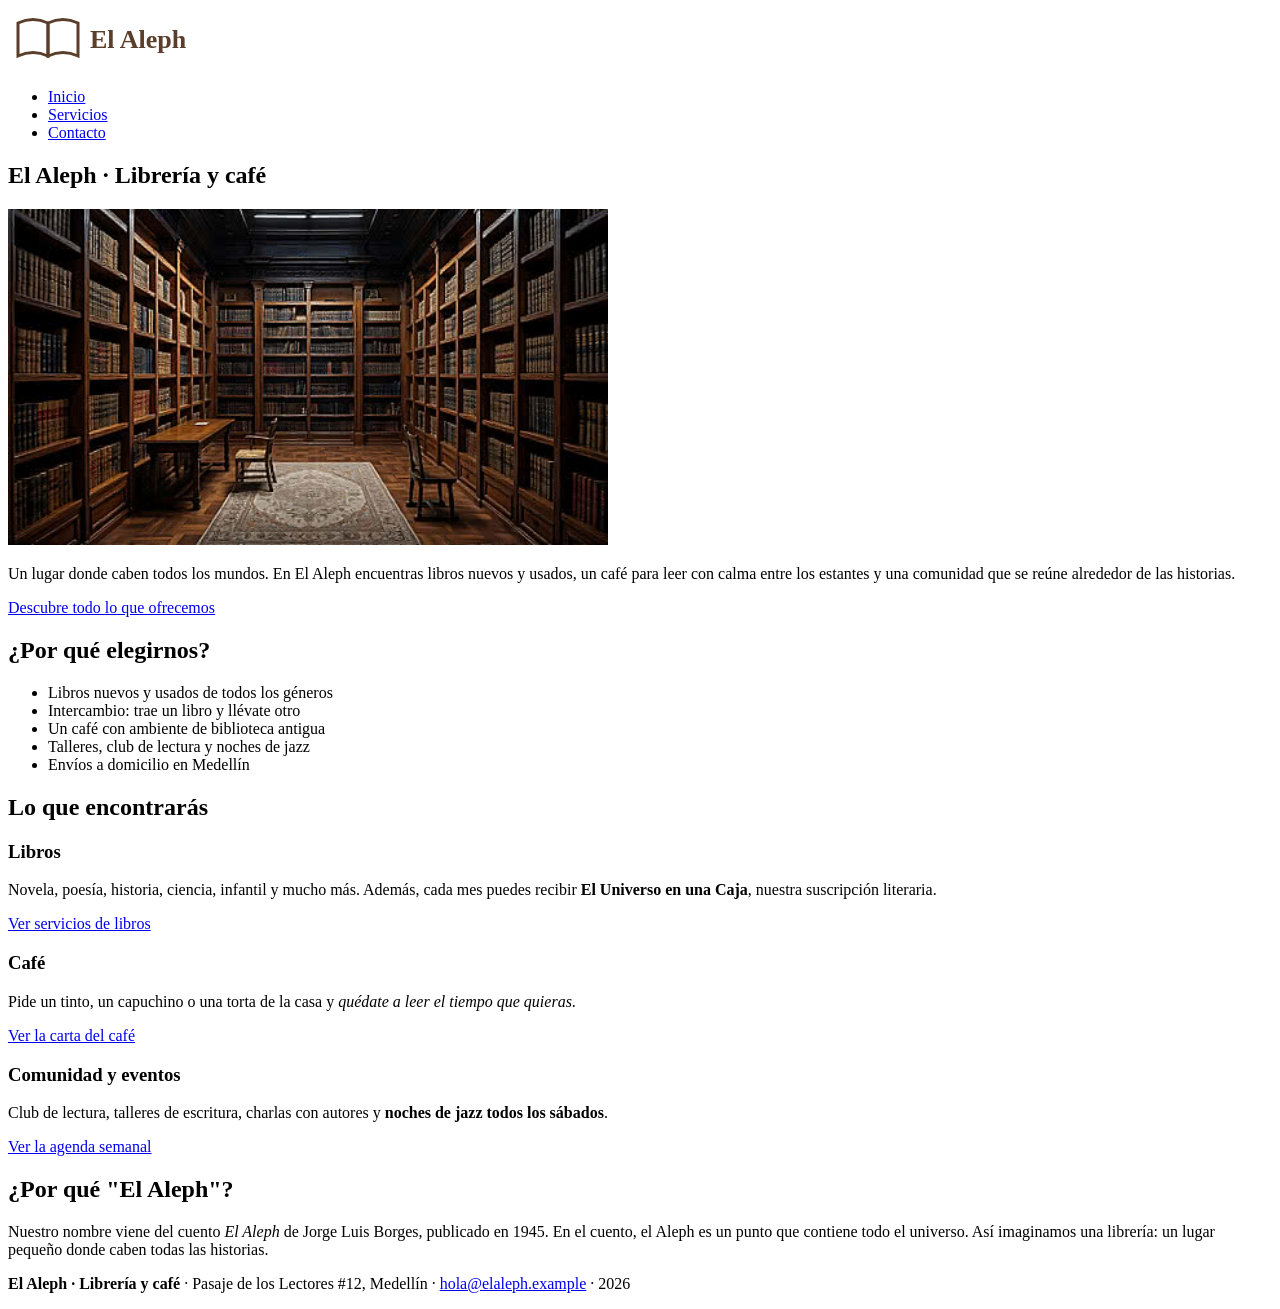
==== index.html @ 359a30ca "feat: estructura semántica de El Aleph con formulario de contacto" ====
<!DOCTYPE html>
<html lang="es">
<head>
  <meta charset="UTF-8">
  <meta name="viewport" content="width=device-width, initial-scale=1.0">
  <meta name="description" content="El Aleph: librería clásica con café en Medellín. Libros nuevos y usados, intercambio, club de lectura, talleres y noches de jazz.">
  <title>El Aleph | Librería y café en Medellín</title>
  <link rel="stylesheet" href="css/styles.css">
</head>
<body>
  <header>
    <a href="index.html"><img src="img/logo.svg" alt="El Aleph, ir al inicio" width="220"></a>
    <nav>
      <ul>
        <li><a href="index.html">Inicio</a></li>
        <li><a href="servicios.html">Servicios</a></li>
        <li><a href="contacto.html">Contacto</a></li>
      </ul>
    </nav>
  </header>

  <main>
    <section>
      <h1>El Aleph · Librería y café</h1>
       <img src="img/portada.jpeg" alt="Biblioteca antigua con estantes de madera llenos de libros, una mesa, sillas y una alfombra clásica" width="600">
      <p>Un lugar donde caben todos los mundos. En El Aleph encuentras libros nuevos y usados, un café para leer con calma entre los estantes y una comunidad que se reúne alrededor de las historias.</p>
      <p><a href="servicios.html">Descubre todo lo que ofrecemos</a></p>
    </section>

    <section>
      <h2>¿Por qué elegirnos?</h2>
      <ul>
        <li>Libros nuevos y usados de todos los géneros</li>
        <li>Intercambio: trae un libro y llévate otro</li>
        <li>Un café con ambiente de biblioteca antigua</li>
        <li>Talleres, club de lectura y noches de jazz</li>
        <li>Envíos a domicilio en Medellín</li>
      </ul>
    </section>

    <section>
      <h2>Lo que encontrarás</h2>

      <article>
        <h3>Libros</h3>
        <p>Novela, poesía, historia, ciencia, infantil y mucho más. Además, cada mes puedes recibir <strong>El Universo en una Caja</strong>, nuestra suscripción literaria.</p>
        <p><a href="servicios.html#libros">Ver servicios de libros</a></p>
      </article>

      <article>
        <h3>Café</h3>
        <p>Pide un tinto, un capuchino o una torta de la casa y <em>quédate a leer el tiempo que quieras</em>.</p>
        <p><a href="servicios.html#cafe">Ver la carta del café</a></p>
      </article>

      <article>
        <h3>Comunidad y eventos</h3>
        <p>Club de lectura, talleres de escritura, charlas con autores y <strong>noches de jazz todos los sábados</strong>.</p>
        <p><a href="servicios.html#comunidad">Ver la agenda semanal</a></p>
      </article>
    </section>

    <aside>
      <h2>¿Por qué "El Aleph"?</h2>
      <p>Nuestro nombre viene del cuento <em>El Aleph</em> de Jorge Luis Borges, publicado en 1945. En el cuento, el Aleph es un punto que contiene todo el universo. Así imaginamos una librería: un lugar pequeño donde caben todas las historias.</p>
    </aside>
  </main>

  <footer>
    <p><strong>El Aleph · Librería y café</strong> · Pasaje de los Lectores #12, Medellín · <a href="mailto:hola@elaleph.example">hola@elaleph.example</a> · 2026</p>
  </footer>
</body>
</html>
---- css/styles.css ----
/* Estilos de El Aleph: se agregan en el Día 3 */
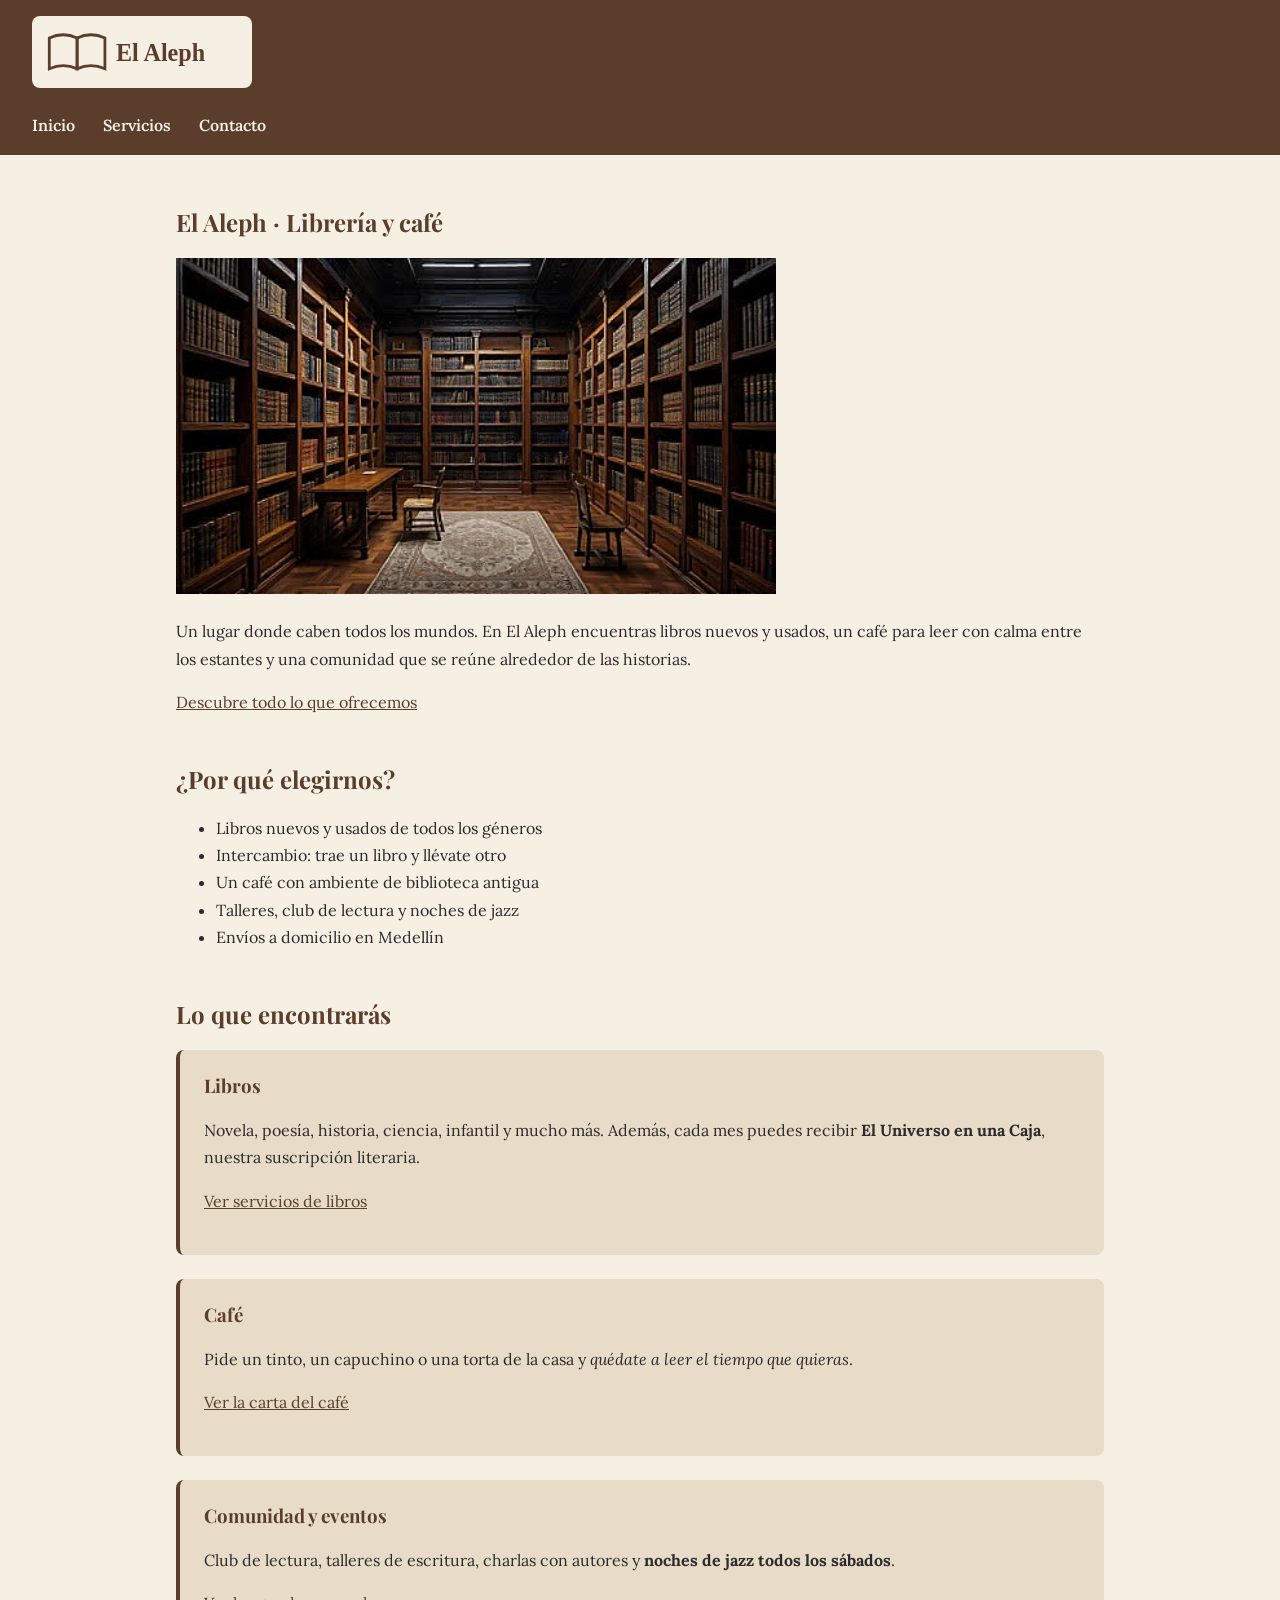
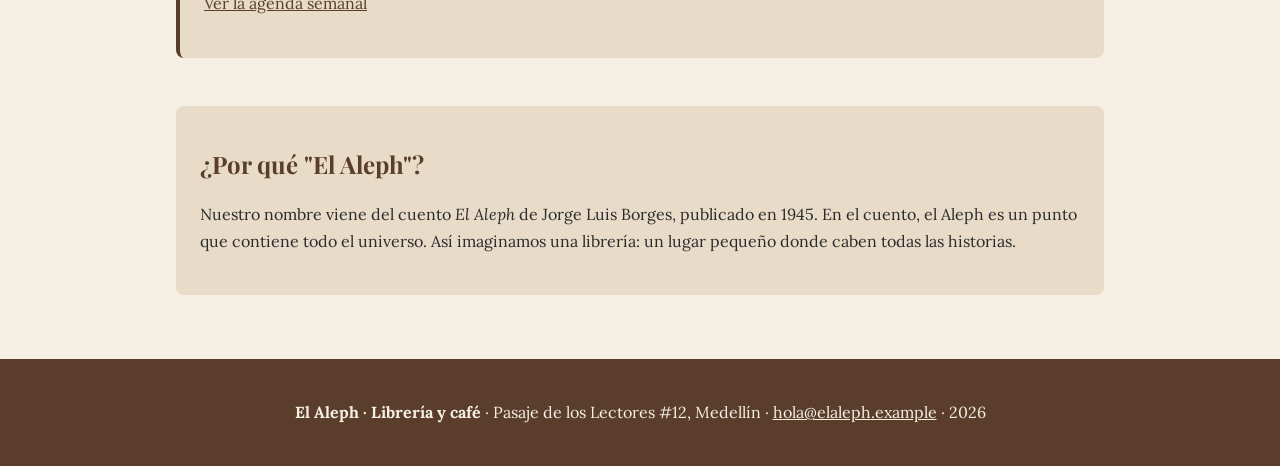
==== commit 9ad88977: "feat: hoja de estilos con variables CSS, tipografías y espaciado en rem" ====
--- a/index.html
+++ b/index.html
@@ -5,8 +5,12 @@
   <meta name="viewport" content="width=device-width, initial-scale=1.0">
   <meta name="description" content="El Aleph: librería clásica con café en Medellín. Libros nuevos y usados, intercambio, club de lectura, talleres y noches de jazz.">
   <title>El Aleph | Librería y café en Medellín</title>
+  <link rel="preconnect" href="https://fonts.googleapis.com">
+  <link rel="preconnect" href="https://fonts.gstatic.com" crossorigin>
+  <link href="https://fonts.googleapis.com/css2?family=Lora:wght@400;600&family=Playfair+Display:wght@700&display=swap" rel="stylesheet">
   <link rel="stylesheet" href="css/styles.css">
 </head>
+
 <body>
   <header>
     <a href="index.html"><img src="img/logo.svg" alt="El Aleph, ir al inicio" width="220"></a>
--- a/css/styles.css
+++ b/css/styles.css
@@ -1 +1,240 @@
-/* Estilos de El Aleph: se agregan en el Día 3 */+/* =========================================
+   EL ALEPH · Librería y café
+   Hoja de estilos
+   ========================================= */
+
+/* 1. Variables: colores, fuentes y espaciado */
+:root {
+  /* Colores neutros y clásicos */
+  --crema: #F5EFE4;        /* fondo: papel antiguo */
+  --madera: #5A3E2B;       /* títulos, encabezado, botones */
+  --carbon: #2B2B2B;       /* texto principal */
+  --beige: #E8DCC8;        /* tarjetas y secciones */
+  --gris-piedra: #6B6560;  /* texto secundario */
+
+  /* Tipografías con fuentes de respaldo */
+  --fuente-titulos: "Playfair Display", Georgia, serif;
+  --fuente-texto: "Lora", Georgia, serif;
+
+  /* Escala de espaciado en rem */
+  --espacio-xs: 0.5rem;
+  --espacio-s: 1rem;
+  --espacio-m: 1.5rem;
+  --espacio-l: 2rem;
+  --espacio-xl: 3rem;
+}
+
+/* 2. Base */
+*,
+*::before,
+*::after {
+  box-sizing: border-box;
+}
+
+body {
+  margin: 0;
+  font-family: var(--fuente-texto);
+  color: var(--carbon);
+  background-color: var(--crema);
+  line-height: 1.7;
+}
+
+h1,
+h2,
+h3 {
+  font-family: var(--fuente-titulos);
+  color: var(--madera);
+  line-height: 1.3;
+}
+
+img {
+  max-width: 100%;
+  height: auto;
+}
+
+/* 3. Enlaces */
+a {
+  color: var(--madera);
+}
+
+a:hover,
+a:focus {
+  color: var(--carbon);
+}
+
+a:focus,
+button:focus {
+  outline: 3px solid var(--carbon);
+  outline-offset: 3px;
+}
+
+/* 4. Encabezado y navegación */
+header {
+  background-color: var(--madera);
+  padding: var(--espacio-s) var(--espacio-l);
+}
+
+header img {
+  background-color: var(--crema);
+  border-radius: var(--espacio-xs);
+  padding: var(--espacio-xs);
+}
+
+nav ul {
+  list-style: none;
+  margin: var(--espacio-s) 0 0;
+  padding: 0;
+}
+
+nav li {
+  display: inline-block;
+  margin-right: var(--espacio-m);
+}
+
+nav a {
+  color: var(--crema);
+  text-decoration: none;
+  font-weight: 600;
+}
+
+nav a:hover,
+nav a:focus {
+  color: var(--crema);
+  text-decoration: underline;
+}
+
+header a:focus {
+  outline-color: var(--crema);
+}
+
+/* 5. Contenido principal */
+main {
+  max-width: 60rem;
+  margin: 0 auto;
+  padding: var(--espacio-l) var(--espacio-s);
+}
+
+section {
+  margin-bottom: var(--espacio-xl);
+}
+
+/* 6. Tarjetas (artículos) */
+article {
+  background-color: var(--beige);
+  padding: var(--espacio-m);
+  margin-bottom: var(--espacio-m);
+  border-left: 4px solid var(--madera);
+  border-radius: var(--espacio-xs);
+}
+
+article h3 {
+  margin-top: 0;
+}
+
+/* 7. Contenido complementario */
+aside {
+  background-color: var(--beige);
+  padding: var(--espacio-m);
+  border-radius: var(--espacio-xs);
+  margin-bottom: var(--espacio-l);
+}
+
+/* 8. Tablas */
+table {
+  width: 100%;
+  border-collapse: collapse;
+  margin-bottom: var(--espacio-m);
+  background-color: var(--crema);
+}
+
+caption {
+  font-weight: 600;
+  padding: var(--espacio-xs);
+}
+
+th,
+td {
+  padding: var(--espacio-xs) var(--espacio-s);
+  border: 1px solid var(--madera);
+  text-align: left;
+}
+
+thead th {
+  background-color: var(--madera);
+  color: var(--crema);
+}
+
+/* 9. Formulario */
+fieldset {
+  border: 1px solid var(--madera);
+  border-radius: var(--espacio-xs);
+  padding: var(--espacio-m);
+  margin-bottom: var(--espacio-m);
+}
+
+legend {
+  font-family: var(--fuente-titulos);
+  color: var(--madera);
+  padding: 0 var(--espacio-xs);
+}
+
+label {
+  display: block;
+  margin-bottom: var(--espacio-xs);
+}
+
+input,
+select,
+textarea {
+  width: 100%;
+  padding: var(--espacio-xs);
+  font-family: var(--fuente-texto);
+  font-size: 1rem;
+  border: 1px solid var(--gris-piedra);
+  border-radius: var(--espacio-xs);
+  background-color: var(--crema);
+}
+
+#datos {
+  width: auto;
+}
+
+#datos + label {
+  display: inline;
+}
+
+input:focus,
+select:focus,
+textarea:focus {
+  outline: 3px solid var(--madera);
+  outline-offset: 2px;
+}
+
+button {
+  background-color: var(--madera);
+  color: var(--crema);
+  font-family: var(--fuente-texto);
+  font-size: 1rem;
+  font-weight: 600;
+  padding: var(--espacio-s) var(--espacio-l);
+  border: none;
+  border-radius: var(--espacio-xs);
+  cursor: pointer;
+}
+
+button:hover,
+button:focus {
+  background-color: var(--carbon);
+}
+
+/* 10. Pie de página */
+footer {
+  background-color: var(--madera);
+  color: var(--crema);
+  text-align: center;
+  padding: var(--espacio-m) var(--espacio-s);
+}
+
+footer a {
+  color: var(--crema);
+}
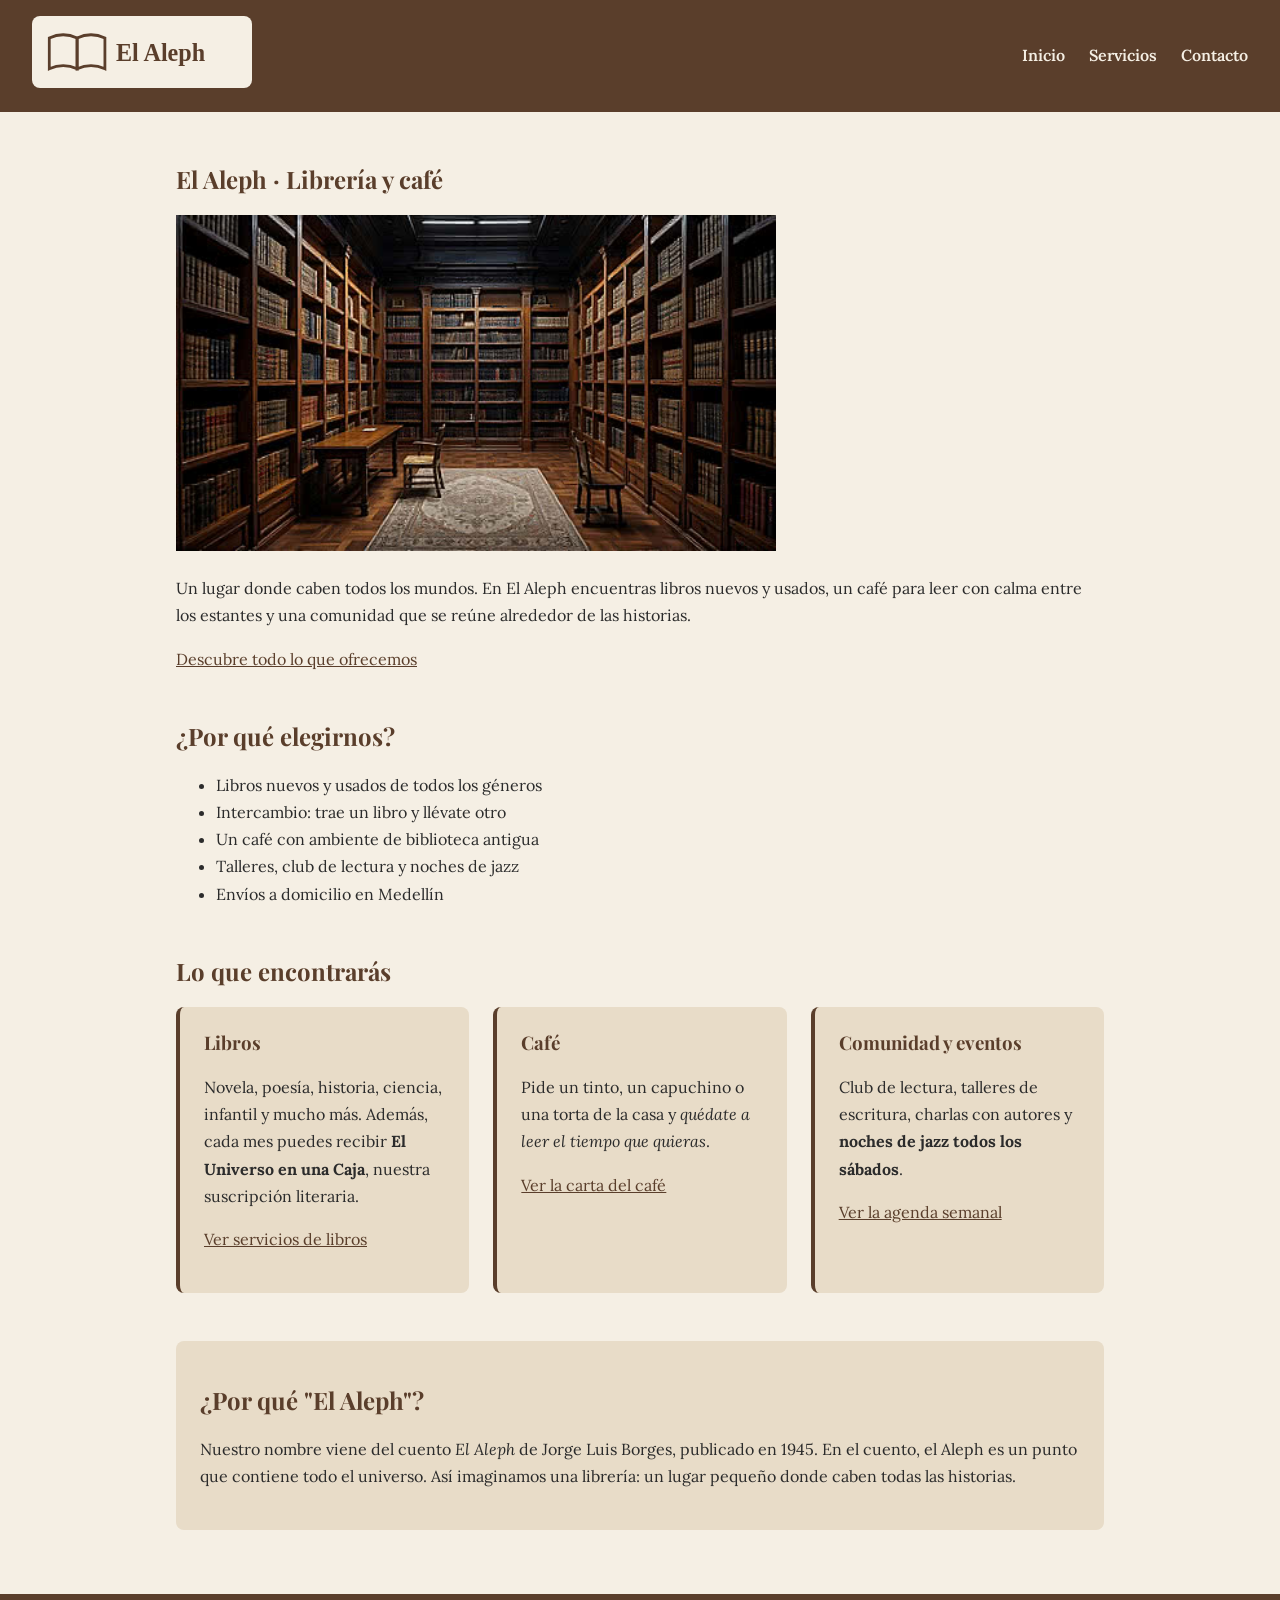
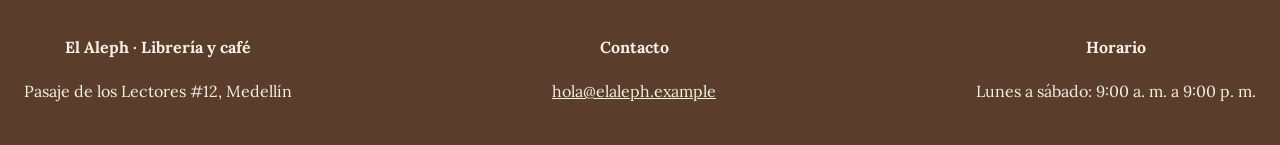
==== commit 42797d53: "feat: diseño responsive mobile-first con Flexbox y Grid" ====
--- a/index.html
+++ b/index.html
@@ -44,6 +44,7 @@
 
     <section>
       <h2>Lo que encontrarás</h2>
+       <div class="tarjetas">
 
       <article>
         <h3>Libros</h3>
@@ -62,6 +63,7 @@
         <p>Club de lectura, talleres de escritura, charlas con autores y <strong>noches de jazz todos los sábados</strong>.</p>
         <p><a href="servicios.html#comunidad">Ver la agenda semanal</a></p>
       </article>
+       </div>
     </section>
 
     <aside>
@@ -71,7 +73,18 @@
   </main>
 
   <footer>
-    <p><strong>El Aleph · Librería y café</strong> · Pasaje de los Lectores #12, Medellín · <a href="mailto:hola@elaleph.example">hola@elaleph.example</a> · 2026</p>
+    <div>
+      <p><strong>El Aleph · Librería y café</strong></p>
+      <p>Pasaje de los Lectores #12, Medellín</p>
+    </div>
+    <div>
+      <p><strong>Contacto</strong></p>
+      <p><a href="mailto:hola@elaleph.example">hola@elaleph.example</a></p>
+    </div>
+    <div>
+      <p><strong>Horario</strong></p>
+      <p>Lunes a sábado: 9:00 a. m. a 9:00 p. m.</p>
+    </div> 
   </footer>
 </body>
 </html>
--- a/css/styles.css
+++ b/css/styles.css
@@ -69,9 +69,14 @@
 }
 
 /* 4. Encabezado y navegación */
+/* Encabezado (móvil): logo arriba y menú debajo, centrados */
 header {
-  background-color: var(--madera);
-  padding: var(--espacio-s) var(--espacio-l);
+  display: flex;
+  flex-direction: column;
+  align-items: center;
+  gap: 1rem;
+  background-color: var(--madera);
+  padding: 1rem 2rem;
 }
 
 header img {
@@ -80,15 +85,15 @@
   padding: var(--espacio-xs);
 }
 
+/* Menú en fila, separado con gap */
 nav ul {
+  display: flex;
+  flex-wrap: wrap;
+  justify-content: center;
+  gap: 1.5rem;
   list-style: none;
-  margin: var(--espacio-s) 0 0;
+  margin: 0;
   padding: 0;
-}
-
-nav li {
-  display: inline-block;
-  margin-right: var(--espacio-m);
 }
 
 nav a {
@@ -119,10 +124,15 @@
 }
 
 /* 6. Tarjetas (artículos) */
+/* Grupos de tarjetas: columnas automáticas según el espacio */
+.tarjetas {
+  display: grid;
+  grid-template-columns: repeat(auto-fit, minmax(250px, 1fr));
+  gap: 1.5rem;
+}
 article {
   background-color: var(--beige);
   padding: var(--espacio-m);
-  margin-bottom: var(--espacio-m);
   border-left: 4px solid var(--madera);
   border-radius: var(--espacio-xs);
 }
@@ -132,6 +142,12 @@
 }
 
 /* 7. Contenido complementario */
+/* Contacto (móvil): formulario y "Visítanos" uno debajo del otro */
+.contacto-layout {
+  display: grid;
+  align-items: start;
+  gap: 2rem;
+}
 aside {
   background-color: var(--beige);
   padding: var(--espacio-m);
@@ -227,14 +243,39 @@
   background-color: var(--carbon);
 }
 
-/* 10. Pie de página */
+/* Pie (móvil): tres bloques uno debajo del otro */
 footer {
+  display: flex;
+  flex-direction: column;
+  gap: 1rem;
   background-color: var(--madera);
   color: var(--crema);
   text-align: center;
-  padding: var(--espacio-m) var(--espacio-s);
+  padding: 1.5rem;
 }
 
 footer a {
   color: var(--crema);
+}
+
+/* 11. Responsive (mobile-first) */
+
+/* Tablet en adelante: desde 768px */
+@media (min-width: 768px) {
+  /* Logo a la izquierda y menú a la derecha */
+  header {
+    flex-direction: row;
+    justify-content: space-between;
+  }
+  
+  /* Tres bloques del pie en fila */
+  footer {
+    flex-direction: row;
+    justify-content: space-between;
+  }
+  
+  /* Formulario (2 partes) y "Visítanos" (1 parte) */
+  .contacto-layout {
+    grid-template-columns: 2fr 1fr;
+  }
 }
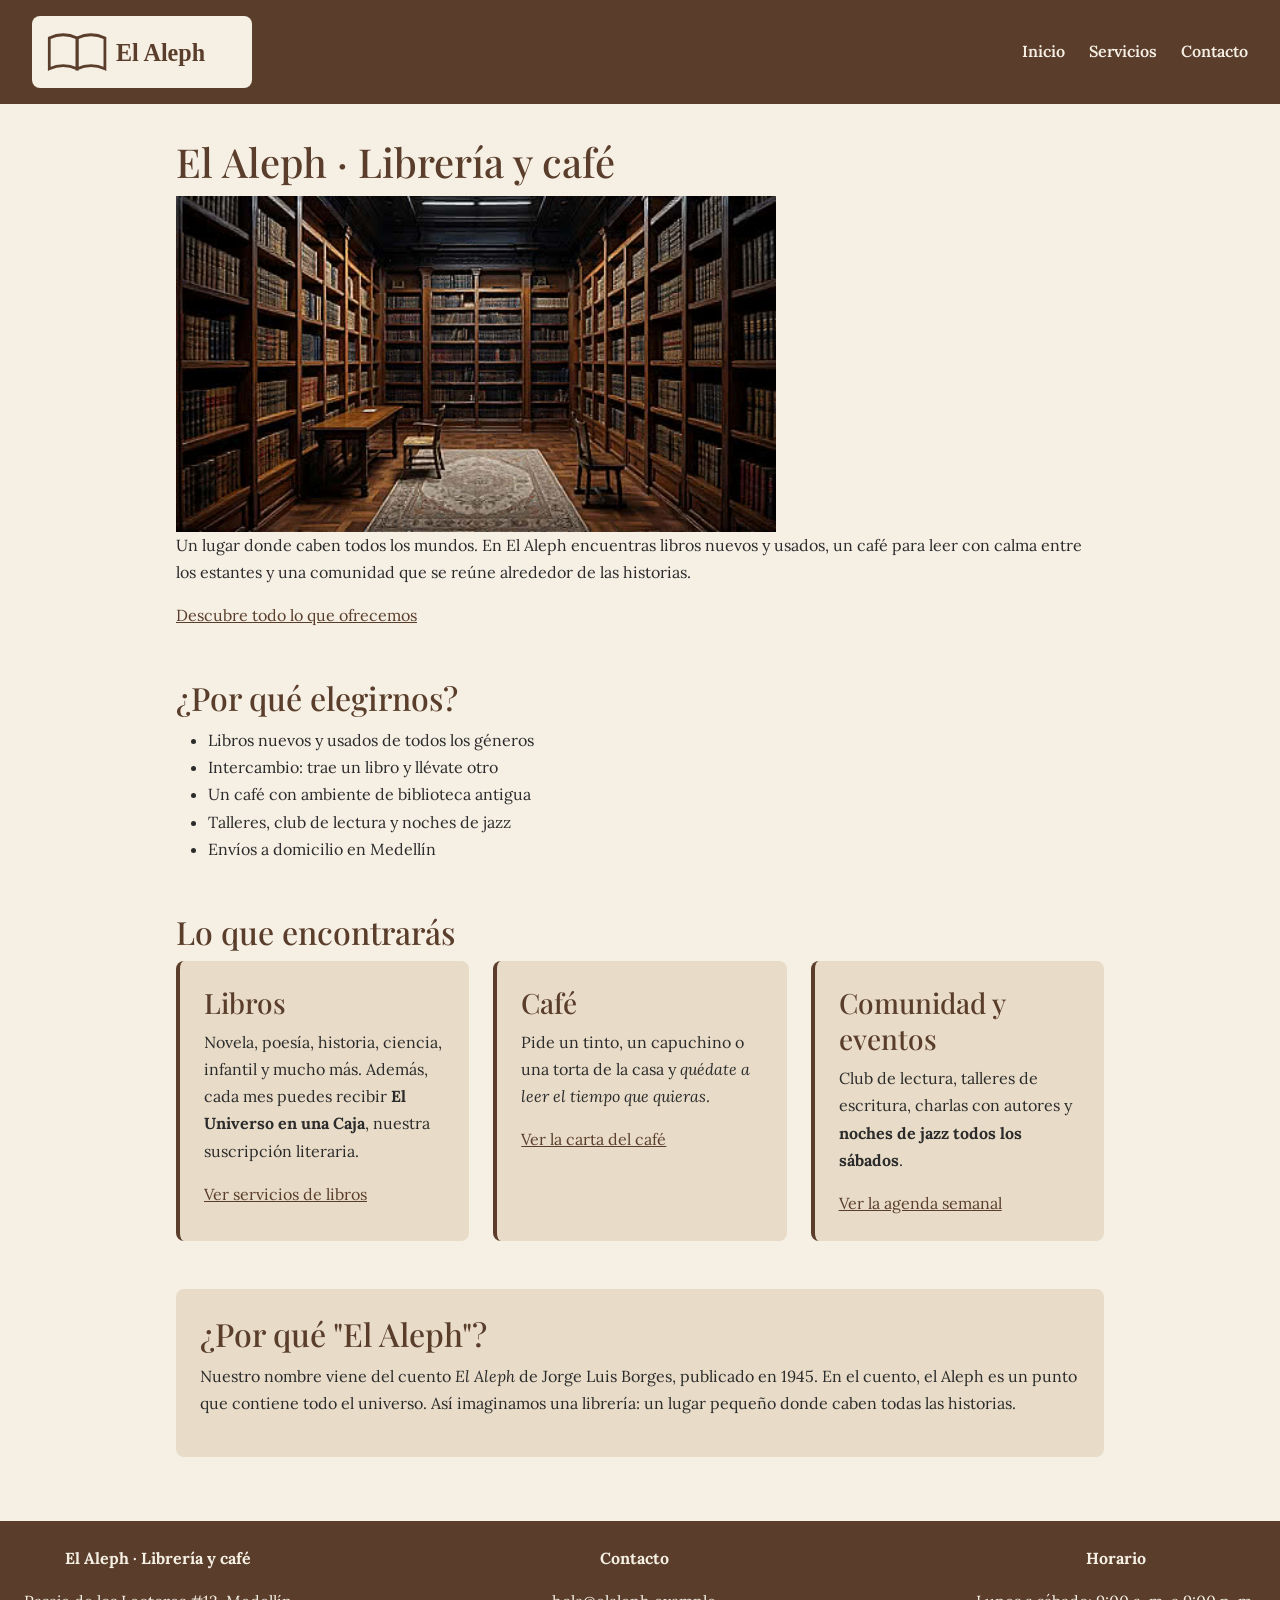
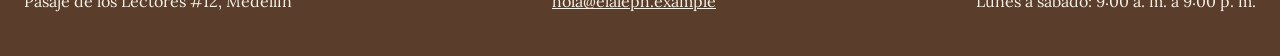
==== commit 04e31850: "feat: maquetar Lo que encontrarás con la grilla de Bootstrap" ====
--- a/index.html
+++ b/index.html
@@ -8,6 +8,7 @@
   <link rel="preconnect" href="https://fonts.googleapis.com">
   <link rel="preconnect" href="https://fonts.gstatic.com" crossorigin>
   <link href="https://fonts.googleapis.com/css2?family=Lora:wght@400;600&family=Playfair+Display:wght@700&display=swap" rel="stylesheet">
+  <link href="https://cdn.jsdelivr.net/npm/bootstrap@5.3.8/dist/css/bootstrap.min.css" rel="stylesheet" integrity="sha384-sRIl4kxILFvY47J16cr9ZwB07vP4J8+LH7qKQnuqkuIAvNWLzeN8tE5YBujZqJLB" crossorigin="anonymous">
   <link rel="stylesheet" href="css/styles.css">
 </head>
 
@@ -44,26 +45,29 @@
 
     <section>
       <h2>Lo que encontrarás</h2>
-       <div class="tarjetas">
-
-      <article>
-        <h3>Libros</h3>
-        <p>Novela, poesía, historia, ciencia, infantil y mucho más. Además, cada mes puedes recibir <strong>El Universo en una Caja</strong>, nuestra suscripción literaria.</p>
-        <p><a href="servicios.html#libros">Ver servicios de libros</a></p>
-      </article>
-
-      <article>
-        <h3>Café</h3>
-        <p>Pide un tinto, un capuchino o una torta de la casa y <em>quédate a leer el tiempo que quieras</em>.</p>
-        <p><a href="servicios.html#cafe">Ver la carta del café</a></p>
-      </article>
-
-      <article>
-        <h3>Comunidad y eventos</h3>
-        <p>Club de lectura, talleres de escritura, charlas con autores y <strong>noches de jazz todos los sábados</strong>.</p>
-        <p><a href="servicios.html#comunidad">Ver la agenda semanal</a></p>
-      </article>
-       </div>
+     <div class="row g-4">
+        <div class="col-12 col-md-6 col-lg-4">
+          <article class="h-100">
+            <h3>Libros</h3>
+            <p>Novela, poesía, historia, ciencia, infantil y mucho más. Además, cada mes puedes recibir <strong>El Universo en una Caja</strong>, nuestra suscripción literaria.</p>
+            <p class="mb-0"><a href="servicios.html#libros">Ver servicios de libros</a></p>
+          </article>
+        </div>
+        <div class="col-12 col-md-6 col-lg-4">
+          <article class="h-100">
+            <h3>Café</h3>
+            <p>Pide un tinto, un capuchino o una torta de la casa y <em>quédate a leer el tiempo que quieras</em>.</p>
+            <p class="mb-0"><a href="servicios.html#cafe">Ver la carta del café</a></p>
+          </article>
+        </div>
+        <div class="col-12 col-md-6 col-lg-4">
+          <article class="h-100">
+            <h3>Comunidad y eventos</h3>
+            <p>Club de lectura, talleres de escritura, charlas con autores y <strong>noches de jazz todos los sábados</strong>.</p>
+            <p class="mb-0"><a href="servicios.html#comunidad">Ver la agenda semanal</a></p>
+          </article>
+        </div>
+      </div>
     </section>
 
     <aside>
@@ -86,5 +90,6 @@
       <p>Lunes a sábado: 9:00 a. m. a 9:00 p. m.</p>
     </div> 
   </footer>
+   <script src="https://cdn.jsdelivr.net/npm/bootstrap@5.3.8/dist/js/bootstrap.bundle.min.js" integrity="sha384-FKyoEForCGlyvwx9Hj09JcYn3nv7wiPVlz7YYwJrWVcXK/BmnVDxM+D2scQbITxI" crossorigin="anonymous"></script>
 </body>
 </html>
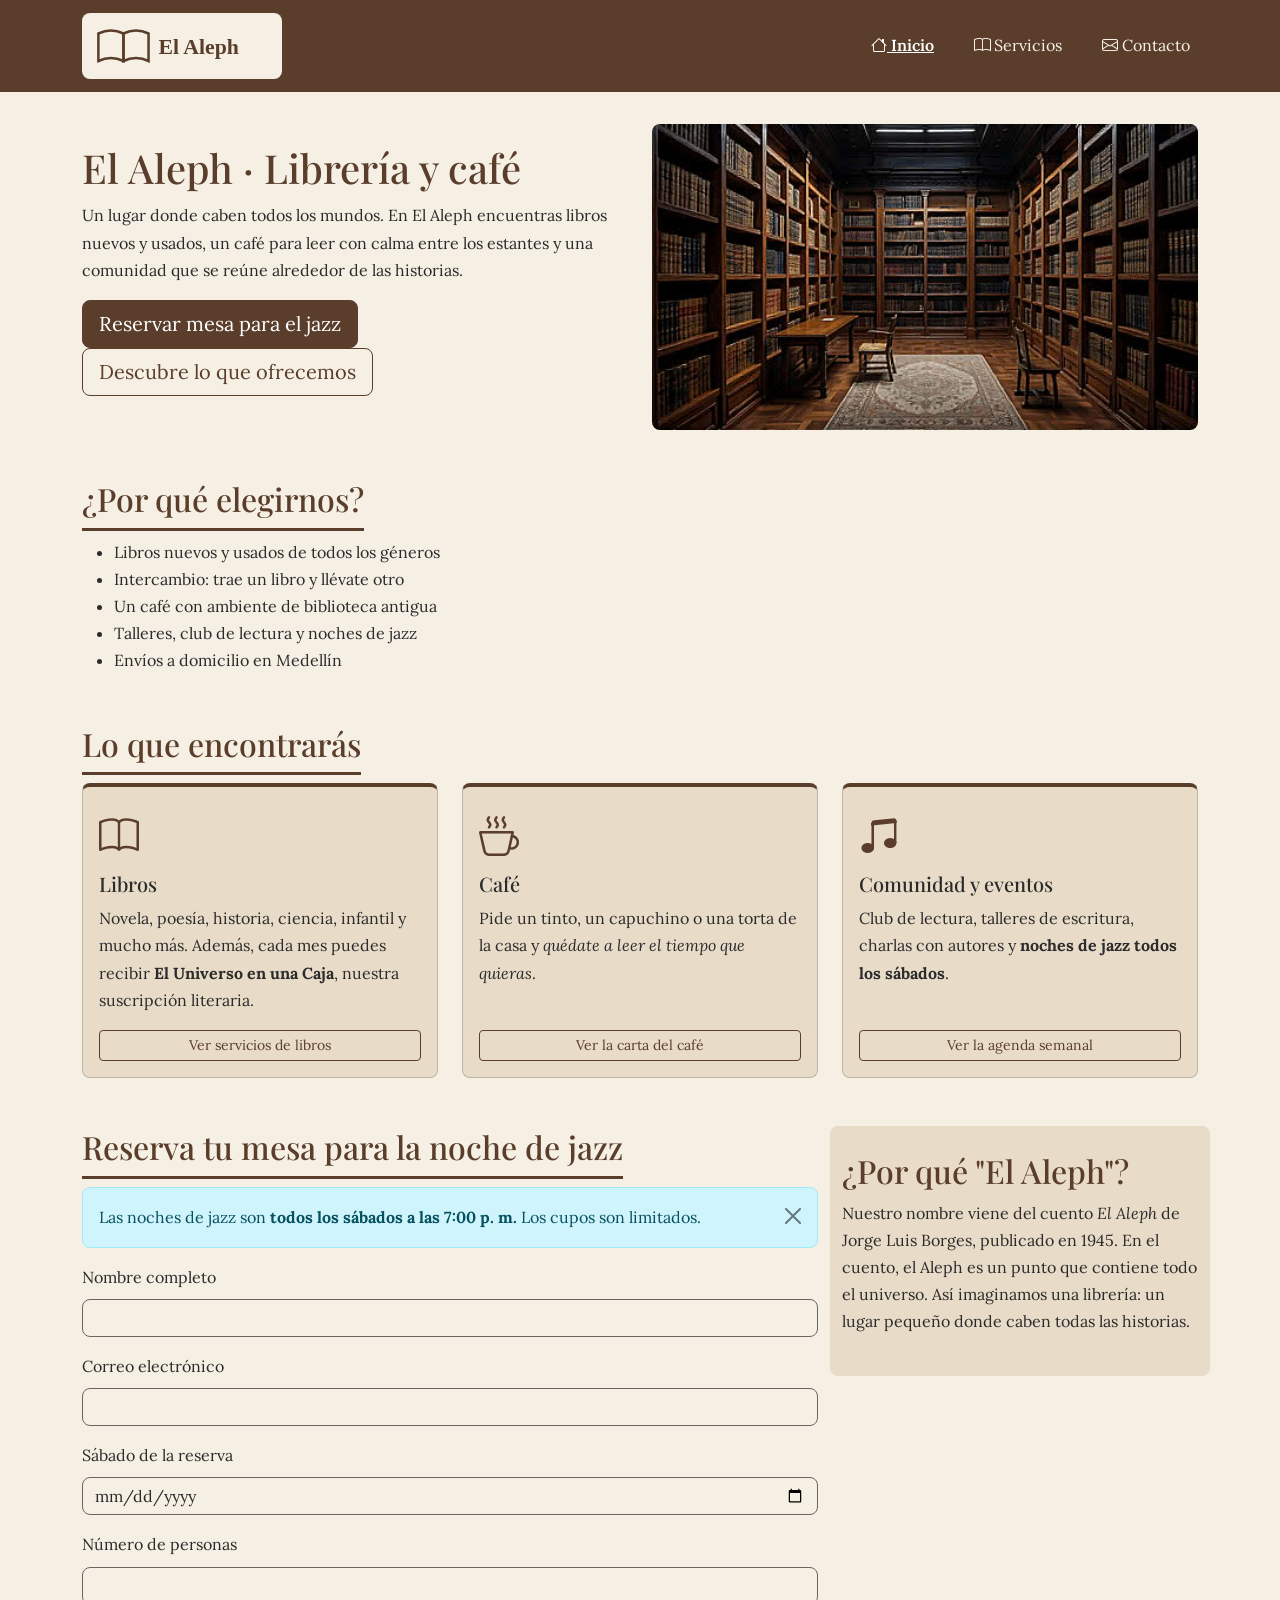
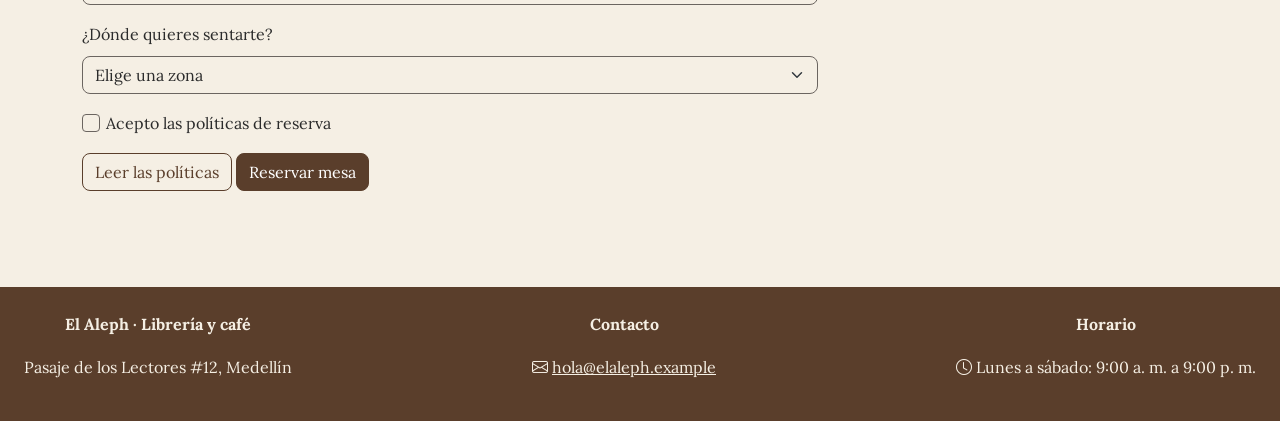
==== commit 2487cef5: "feat: landing page con navbar, cards, formulario y modal de Bootstrap" ====
--- a/index.html
+++ b/index.html
@@ -8,32 +8,49 @@
   <link rel="preconnect" href="https://fonts.googleapis.com">
   <link rel="preconnect" href="https://fonts.gstatic.com" crossorigin>
   <link href="https://fonts.googleapis.com/css2?family=Lora:wght@400;600&family=Playfair+Display:wght@700&display=swap" rel="stylesheet">
+  <!-- 1. Bootstrap -->
   <link href="https://cdn.jsdelivr.net/npm/bootstrap@5.3.8/dist/css/bootstrap.min.css" rel="stylesheet" integrity="sha384-sRIl4kxILFvY47J16cr9ZwB07vP4J8+LH7qKQnuqkuIAvNWLzeN8tE5YBujZqJLB" crossorigin="anonymous">
+  <link rel="stylesheet" href="https://cdn.jsdelivr.net/npm/bootstrap-icons@1.13.1/font/bootstrap-icons.min.css">
+  <!-- 2. Mis estilos, siempre DESPUÉS de Bootstrap -->
   <link rel="stylesheet" href="css/styles.css">
 </head>
 
 <body>
-  <header>
-    <a href="index.html"><img src="img/logo.svg" alt="El Aleph, ir al inicio" width="220"></a>
-    <nav>
-      <ul>
-        <li><a href="index.html">Inicio</a></li>
-        <li><a href="servicios.html">Servicios</a></li>
-        <li><a href="contacto.html">Contacto</a></li>
-      </ul>
+  <header class="encabezado-bootstrap">
+    <nav class="navbar navbar-expand-lg navbar-aleph" data-bs-theme="dark">
+      <div class="container">
+        <a class="navbar-brand" href="index.html"><img src="img/logo.svg" alt="El Aleph, ir al inicio" width="200"></a>
+        <button class="navbar-toggler" type="button" data-bs-toggle="collapse" data-bs-target="#menuPrincipal" aria-controls="menuPrincipal" aria-expanded="false" aria-label="Abrir menú de navegación">
+          <span class="navbar-toggler-icon"></span>
+        </button>
+        <div class="collapse navbar-collapse" id="menuPrincipal">
+          <ul class="navbar-nav ms-auto">
+            <li class="nav-item"><a class="nav-link active" aria-current="page" href="index.html"><i class="bi bi-house" aria-hidden="true"></i> Inicio</a></li>
+            <li class="nav-item"><a class="nav-link" href="servicios.html"><i class="bi bi-book" aria-hidden="true"></i> Servicios</a></li>
+            <li class="nav-item"><a class="nav-link" href="contacto.html"><i class="bi bi-envelope" aria-hidden="true"></i> Contacto</a></li>
+          </ul>
+        </div>
+      </div>
     </nav>
   </header>
 
-  <main>
+  <main class="container">
+    <section class="row align-items-center g-4">
+      <div class="col-12 col-md-6">
+        <h1>El Aleph · Librería y café</h1>
+        <p>Un lugar donde caben todos los mundos. En El Aleph encuentras libros nuevos y usados, un café para leer con calma entre los estantes y una comunidad que se reúne alrededor de las historias.</p>
+        <p>
+          <a href="#reservar" class="btn btn-primary btn-lg">Reservar mesa para el jazz</a>
+          <a href="servicios.html" class="btn btn-outline-primary btn-lg">Descubre lo que ofrecemos</a>
+        </p>
+      </div>
+      <div class="col-12 col-md-6">
+        <img src="img/portada.jpeg" alt="Biblioteca antigua con estantes de madera llenos de libros, una mesa, sillas y una alfombra clásica" class="img-fluid rounded" width="600">
+      </div>
+    </section>
+
     <section>
-      <h1>El Aleph · Librería y café</h1>
-       <img src="img/portada.jpeg" alt="Biblioteca antigua con estantes de madera llenos de libros, una mesa, sillas y una alfombra clásica" width="600">
-      <p>Un lugar donde caben todos los mundos. En El Aleph encuentras libros nuevos y usados, un café para leer con calma entre los estantes y una comunidad que se reúne alrededor de las historias.</p>
-      <p><a href="servicios.html">Descubre todo lo que ofrecemos</a></p>
-    </section>
-
-    <section>
-      <h2>¿Por qué elegirnos?</h2>
+      <h2 class="titulo-seccion">¿Por qué elegirnos?</h2>
       <ul>
         <li>Libros nuevos y usados de todos los géneros</li>
         <li>Intercambio: trae un libro y llévate otro</li>
@@ -44,37 +61,129 @@
     </section>
 
     <section>
-      <h2>Lo que encontrarás</h2>
-     <div class="row g-4">
+      <h2 class="titulo-seccion">Lo que encontrarás</h2>
+      <div class="row g-4">
         <div class="col-12 col-md-6 col-lg-4">
-          <article class="h-100">
-            <h3>Libros</h3>
-            <p>Novela, poesía, historia, ciencia, infantil y mucho más. Además, cada mes puedes recibir <strong>El Universo en una Caja</strong>, nuestra suscripción literaria.</p>
-            <p class="mb-0"><a href="servicios.html#libros">Ver servicios de libros</a></p>
+          <article class="card h-100 card-aleph">
+            <div class="card-body d-flex flex-column">
+              <i class="bi bi-book fs-1 text-primary" aria-hidden="true"></i>
+              <h3 class="card-title">Libros</h3>
+              <p class="card-text">Novela, poesía, historia, ciencia, infantil y mucho más. Además, cada mes puedes recibir <strong>El Universo en una Caja</strong>, nuestra suscripción literaria.</p>
+              <a href="servicios.html#libros" class="btn btn-outline-primary btn-sm mt-auto">Ver servicios de libros</a>
+            </div>
           </article>
         </div>
         <div class="col-12 col-md-6 col-lg-4">
-          <article class="h-100">
-            <h3>Café</h3>
-            <p>Pide un tinto, un capuchino o una torta de la casa y <em>quédate a leer el tiempo que quieras</em>.</p>
-            <p class="mb-0"><a href="servicios.html#cafe">Ver la carta del café</a></p>
+          <article class="card h-100 card-aleph">
+            <div class="card-body d-flex flex-column">
+              <i class="bi bi-cup-hot fs-1 text-primary" aria-hidden="true"></i>
+              <h3 class="card-title">Café</h3>
+              <p class="card-text">Pide un tinto, un capuchino o una torta de la casa y <em>quédate a leer el tiempo que quieras</em>.</p>
+              <a href="servicios.html#cafe" class="btn btn-outline-primary btn-sm mt-auto">Ver la carta del café</a>
+            </div>
           </article>
         </div>
         <div class="col-12 col-md-6 col-lg-4">
-          <article class="h-100">
-            <h3>Comunidad y eventos</h3>
-            <p>Club de lectura, talleres de escritura, charlas con autores y <strong>noches de jazz todos los sábados</strong>.</p>
-            <p class="mb-0"><a href="servicios.html#comunidad">Ver la agenda semanal</a></p>
+          <article class="card h-100 card-aleph">
+            <div class="card-body d-flex flex-column">
+              <i class="bi bi-music-note-beamed fs-1 text-primary" aria-hidden="true"></i>
+              <h3 class="card-title">Comunidad y eventos</h3>
+              <p class="card-text">Club de lectura, talleres de escritura, charlas con autores y <strong>noches de jazz todos los sábados</strong>.</p>
+              <a href="servicios.html#comunidad" class="btn btn-outline-primary btn-sm mt-auto">Ver la agenda semanal</a>
+            </div>
           </article>
         </div>
       </div>
     </section>
 
-    <aside>
-      <h2>¿Por qué "El Aleph"?</h2>
-      <p>Nuestro nombre viene del cuento <em>El Aleph</em> de Jorge Luis Borges, publicado en 1945. En el cuento, el Aleph es un punto que contiene todo el universo. Así imaginamos una librería: un lugar pequeño donde caben todas las historias.</p>
-    </aside>
+    <div class="row g-4">
+      <section id="reservar" class="col-12 col-md-8">
+        <h2 class="titulo-seccion">Reserva tu mesa para la noche de jazz</h2>
+
+        <div class="alert alert-info alert-dismissible fade show" role="alert">
+          Las noches de jazz son <strong>todos los sábados a las 7:00&nbsp;p.&nbsp;m.</strong> Los cupos son limitados.
+          <button type="button" class="btn-close" data-bs-dismiss="alert" aria-label="Cerrar aviso"></button>
+        </div>
+
+        <form action="#" method="post" class="needs-validation" novalidate>
+          <div class="mb-3">
+            <label for="nombre" class="form-label">Nombre completo</label>
+            <input type="text" id="nombre" name="nombre" class="form-control" required minlength="3" autocomplete="name">
+            <div class="invalid-feedback">Escribe tu nombre (mínimo 3 letras).</div>
+          </div>
+
+          <div class="mb-3">
+            <label for="correo" class="form-label">Correo electrónico</label>
+            <input type="email" id="correo" name="correo" class="form-control" required autocomplete="email">
+            <div class="invalid-feedback">Escribe un correo válido, por ejemplo nombre@correo.com.</div>
+          </div>
+
+          <div class="mb-3">
+            <label for="fecha" class="form-label">Sábado de la reserva</label>
+            <input type="date" id="fecha" name="fecha" class="form-control" required>
+            <div class="invalid-feedback">Elige la fecha de tu reserva.</div>
+          </div>
+
+          <div class="mb-3">
+            <label for="personas" class="form-label">Número de personas</label>
+            <input type="number" id="personas" name="personas" class="form-control" required min="1" max="6">
+            <div class="invalid-feedback">Pueden ser de 1 a 6 personas por mesa.</div>
+          </div>
+
+          <div class="mb-3">
+            <label for="zona" class="form-label">¿Dónde quieres sentarte?</label>
+            <select id="zona" name="zona" class="form-select" required>
+              <option value="">Elige una zona</option>
+              <option value="escenario">Cerca del escenario</option>
+              <option value="estantes">Entre los estantes</option>
+              <option value="ventana">Junto a la ventana</option>
+            </select>
+            <div class="invalid-feedback">Elige una zona.</div>
+          </div>
+
+          <div class="mb-3 form-check">
+            <input type="checkbox" id="politicas" name="politicas" class="form-check-input" required>
+            <label for="politicas" class="form-check-label">Acepto las políticas de reserva</label>
+            <div class="invalid-feedback">Debes aceptar las políticas para reservar.</div>
+          </div>
+
+          <p>
+            <button type="button" class="btn btn-outline-primary" data-bs-toggle="modal" data-bs-target="#modalPoliticas">Leer las políticas</button>
+            <button type="submit" class="btn btn-primary">Reservar mesa</button>
+          </p>
+        </form>
+      </section>
+
+      <aside class="col-12 col-md-4 align-self-start">
+        <h2>¿Por qué "El Aleph"?</h2>
+        <p>Nuestro nombre viene del cuento <em>El Aleph</em> de Jorge Luis Borges, publicado en 1945. En el cuento, el Aleph es un punto que contiene todo el universo. Así imaginamos una librería: un lugar pequeño donde caben todas las historias.</p>
+      </aside>
+    </div>
   </main>
+
+  <!-- Modal con las políticas de reserva -->
+  <div class="modal fade" id="modalPoliticas" tabindex="-1" aria-labelledby="tituloPoliticas" aria-hidden="true">
+    <div class="modal-dialog">
+      <div class="modal-content">
+        <div class="modal-header">
+          <h2 class="modal-title fs-5" id="tituloPoliticas">Políticas de reserva</h2>
+          <button type="button" class="btn-close" data-bs-dismiss="modal" aria-label="Cerrar"></button>
+        </div>
+        <div class="modal-body">
+          <ol>
+            <li>Las reservas se reciben hasta el viernes a las 6:00&nbsp;p.&nbsp;m.</li>
+            <li>Cada mesa es para máximo 6 personas.</li>
+            <li>Guardamos la mesa hasta 15 minutos después de la hora.</li>
+            <li>Si no puedes venir, avísanos por correo para darle el cupo a otra persona.</li>
+            <li>Durante el concierto pedimos hablar en voz baja.</li>
+          </ol>
+        </div>
+        <div class="modal-footer">
+          <button type="button" class="btn btn-primary" data-bs-dismiss="modal">Entendido</button>
+        </div>
+      </div>
+    </div>
+  </div>
 
   <footer>
     <div>
@@ -83,13 +192,29 @@
     </div>
     <div>
       <p><strong>Contacto</strong></p>
-      <p><a href="mailto:hola@elaleph.example">hola@elaleph.example</a></p>
+      <p><i class="bi bi-envelope" aria-hidden="true"></i> <a href="mailto:hola@elaleph.example">hola@elaleph.example</a></p>
     </div>
     <div>
       <p><strong>Horario</strong></p>
-      <p>Lunes a sábado: 9:00 a. m. a 9:00 p. m.</p>
-    </div> 
+      <p><i class="bi bi-clock" aria-hidden="true"></i> Lunes a sábado: 9:00&nbsp;a.&nbsp;m. a 9:00&nbsp;p.&nbsp;m.</p>
+    </div>
   </footer>
-   <script src="https://cdn.jsdelivr.net/npm/bootstrap@5.3.8/dist/js/bootstrap.bundle.min.js" integrity="sha384-FKyoEForCGlyvwx9Hj09JcYn3nv7wiPVlz7YYwJrWVcXK/BmnVDxM+D2scQbITxI" crossorigin="anonymous"></script>
+  <script src="https://cdn.jsdelivr.net/npm/bootstrap@5.3.8/dist/js/bootstrap.bundle.min.js" integrity="sha384-FKyoEForCGlyvwx9Hj09JcYn3nv7wiPVlz7YYwJrWVcXK/BmnVDxM+D2scQbITxI" crossorigin="anonymous"></script>
+  <script>
+    // Validación de Bootstrap: si hay campos inválidos, no envía y los marca en rojo
+    (() => {
+      'use strict'
+      const forms = document.querySelectorAll('.needs-validation')
+      Array.from(forms).forEach(form => {
+        form.addEventListener('submit', event => {
+          if (!form.checkValidity()) {
+            event.preventDefault()
+            event.stopPropagation()
+          }
+          form.classList.add('was-validated')
+        }, false)
+      })
+    })()
+  </script>
 </body>
-</html>+</html>
--- a/css/styles.css
+++ b/css/styles.css
@@ -22,6 +22,16 @@
   --espacio-m: 1.5rem;
   --espacio-l: 2rem;
   --espacio-xl: 3rem;
+
+  /* Variables de Bootstrap con los valores de la marca */
+  --bs-primary: #5A3E2B;
+  --bs-primary-rgb: 90, 62, 43;
+  --bs-body-font-family: "Lora", Georgia, serif;
+  --bs-body-color: #2B2B2B;
+  --bs-body-bg: #F5EFE4;
+  --bs-link-color-rgb: 90, 62, 43;
+  --bs-link-hover-color-rgb: 43, 43, 43;
+  --bs-border-radius: 0.5rem;
 }
 
 /* 2. Base */
@@ -278,4 +288,94 @@
   .contacto-layout {
     grid-template-columns: 2fr 1fr;
   }
+}
+
+/* 12. Componentes de Bootstrap con la paleta de El Aleph */
+
+/* Botón principal (btn-primary) con el color Madera */
+.btn-primary {
+  --bs-btn-bg: #5A3E2B;
+  --bs-btn-border-color: #5A3E2B;
+  --bs-btn-hover-bg: #46301F;
+  --bs-btn-hover-border-color: #46301F;
+  --bs-btn-active-bg: #34241A;
+  --bs-btn-active-border-color: #34241A;
+}
+
+/* Botón de contorno (btn-outline-primary) con el color Madera */
+.btn-outline-primary {
+  --bs-btn-color: #5A3E2B;
+  --bs-btn-border-color: #5A3E2B;
+  --bs-btn-hover-color: #F5EFE4;
+  --bs-btn-hover-bg: #5A3E2B;
+  --bs-btn-hover-border-color: #5A3E2B;
+  --bs-btn-active-color: #F5EFE4;
+  --bs-btn-active-bg: #46301F;
+  --bs-btn-active-border-color: #46301F;
+}
+
+/* Encabezado con la navbar de Bootstrap: el Flexbox y el relleno
+   de la regla "header" ya no hacen falta, los pone la navbar */
+.encabezado-bootstrap {
+  display: block;
+  padding: 0;
+}
+
+/* Navbar con fondo Madera y enlaces Crema.
+   data-bs-theme="dark" (en el HTML) pone claro el ícono ☰, pero deja los
+   enlaces muy transparentes; uso dos clases (.navbar.navbar-aleph) para
+   ganarle en especificidad a esa regla de Bootstrap */
+.navbar.navbar-aleph {
+  background-color: var(--madera);
+  --bs-navbar-color: #F5EFE4;
+  --bs-navbar-hover-color: #FFFFFF;
+  --bs-navbar-active-color: #FFFFFF;
+}
+
+.navbar-aleph .nav-link:hover,
+.navbar-aleph .nav-link:focus {
+  text-decoration: underline;
+}
+
+/* Página actual (Bootstrap la marca con la clase active) */
+.navbar-aleph .nav-link.active {
+  font-weight: 600;
+  text-decoration: underline;
+}
+
+/* La regla "button" del formulario de contacto pinta el fondo al pasar
+   el mouse; el botón ☰ y la X de cerrar deben quedar transparentes */
+.navbar-toggler:hover,
+.navbar-toggler:focus,
+.btn-close:hover,
+.btn-close:focus {
+  background-color: transparent;
+}
+
+/* Títulos de sección con una línea Madera debajo */
+.titulo-seccion {
+  padding-bottom: var(--espacio-xs);
+  border-bottom: 3px solid var(--madera);
+  display: inline-block;
+}
+
+/* Tarjetas: fondo Beige y borde superior Madera.
+   Las cards de Bootstrap ya traen su relleno en card-body */
+.card-aleph {
+  padding: 0;
+  background-color: var(--beige);
+  border-top: 4px solid var(--madera);
+}
+
+/* Bootstrap agranda los h3; los dejo de un tamaño más moderado */
+.card-aleph h3 {
+  font-size: 1.25rem;
+}
+
+/* El borde gris claro de Bootstrap casi no se ve sobre el fondo Crema;
+   uso Gris Piedra para que los campos se distingan (5.2:1) */
+.form-control,
+.form-select,
+.form-check-input {
+  border-color: var(--gris-piedra);
 }
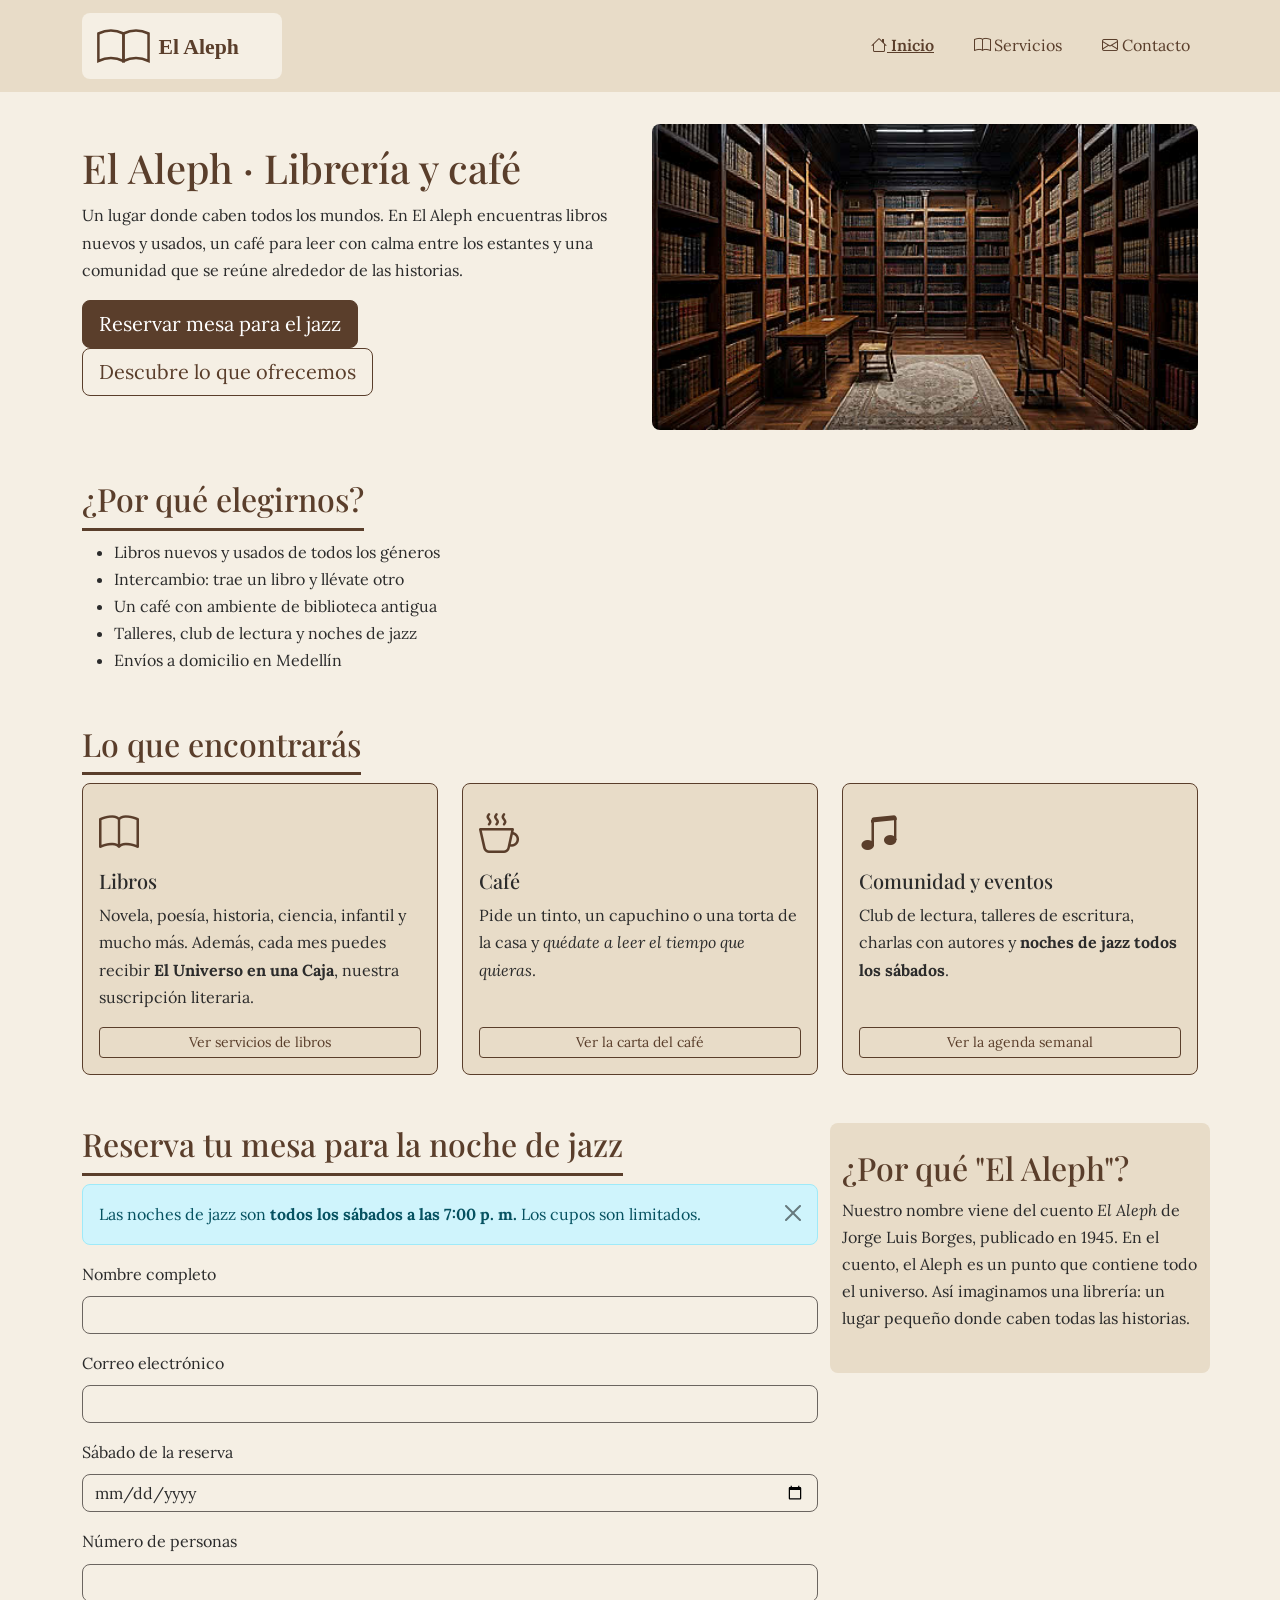
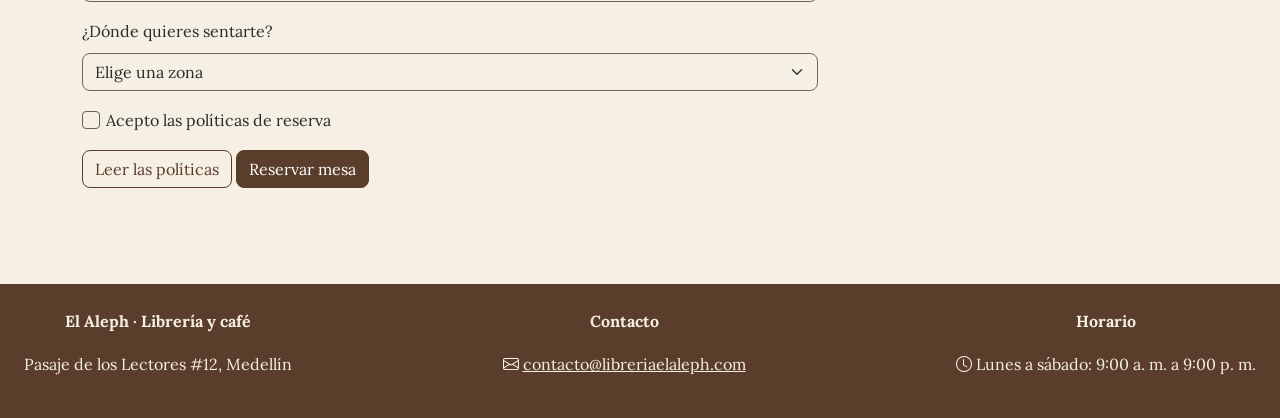
==== commit bd594b9c: "style: simplificar estilos de la navbar y cambiar el correo de contacto" ====
--- a/index.html
+++ b/index.html
@@ -17,7 +17,7 @@
 
 <body>
   <header class="encabezado-bootstrap">
-    <nav class="navbar navbar-expand-lg navbar-aleph" data-bs-theme="dark">
+    <nav class="navbar navbar-expand-lg">
       <div class="container">
         <a class="navbar-brand" href="index.html"><img src="img/logo.svg" alt="El Aleph, ir al inicio" width="200"></a>
         <button class="navbar-toggler" type="button" data-bs-toggle="collapse" data-bs-target="#menuPrincipal" aria-controls="menuPrincipal" aria-expanded="false" aria-label="Abrir menú de navegación">
@@ -96,7 +96,7 @@
       </div>
     </section>
 
-    <div class="row g-4">
+    <div class="row g-4 align-items-start">
       <section id="reservar" class="col-12 col-md-8">
         <h2 class="titulo-seccion">Reserva tu mesa para la noche de jazz</h2>
 
@@ -108,13 +108,13 @@
         <form action="#" method="post" class="needs-validation" novalidate>
           <div class="mb-3">
             <label for="nombre" class="form-label">Nombre completo</label>
-            <input type="text" id="nombre" name="nombre" class="form-control" required minlength="3" autocomplete="name">
+            <input type="text" id="nombre" name="nombre" class="form-control" required minlength="3">
             <div class="invalid-feedback">Escribe tu nombre (mínimo 3 letras).</div>
           </div>
 
           <div class="mb-3">
             <label for="correo" class="form-label">Correo electrónico</label>
-            <input type="email" id="correo" name="correo" class="form-control" required autocomplete="email">
+            <input type="email" id="correo" name="correo" class="form-control" required>
             <div class="invalid-feedback">Escribe un correo válido, por ejemplo nombre@correo.com.</div>
           </div>
 
@@ -154,7 +154,7 @@
         </form>
       </section>
 
-      <aside class="col-12 col-md-4 align-self-start">
+      <aside class="col-12 col-md-4">
         <h2>¿Por qué "El Aleph"?</h2>
         <p>Nuestro nombre viene del cuento <em>El Aleph</em> de Jorge Luis Borges, publicado en 1945. En el cuento, el Aleph es un punto que contiene todo el universo. Así imaginamos una librería: un lugar pequeño donde caben todas las historias.</p>
       </aside>
@@ -192,7 +192,7 @@
     </div>
     <div>
       <p><strong>Contacto</strong></p>
-      <p><i class="bi bi-envelope" aria-hidden="true"></i> <a href="mailto:hola@elaleph.example">hola@elaleph.example</a></p>
+      <p><i class="bi bi-envelope" aria-hidden="true"></i> <a href="mailto:contacto@libreriaelaleph.com">contacto@libreriaelaleph.com</a></p>
     </div>
     <div>
       <p><strong>Horario</strong></p>
--- a/css/styles.css
+++ b/css/styles.css
@@ -143,7 +143,7 @@
 article {
   background-color: var(--beige);
   padding: var(--espacio-m);
-  border-left: 4px solid var(--madera);
+  border: 1px solid var(--madera);
   border-radius: var(--espacio-xs);
 }
 
@@ -290,9 +290,9 @@
   }
 }
 
-/* 12. Componentes de Bootstrap con la paleta de El Aleph */
-
-/* Botón principal (btn-primary) con el color Madera */
+/* 12. Bootstrap con los colores de El Aleph */
+
+/* Botón principal con el color Madera */
 .btn-primary {
   --bs-btn-bg: #5A3E2B;
   --bs-btn-border-color: #5A3E2B;
@@ -302,7 +302,7 @@
   --bs-btn-active-border-color: #34241A;
 }
 
-/* Botón de contorno (btn-outline-primary) con el color Madera */
+/* Botón de contorno con el color Madera */
 .btn-outline-primary {
   --bs-btn-color: #5A3E2B;
   --bs-btn-border-color: #5A3E2B;
@@ -314,37 +314,37 @@
   --bs-btn-active-border-color: #46301F;
 }
 
-/* Encabezado con la navbar de Bootstrap: el Flexbox y el relleno
-   de la regla "header" ya no hacen falta, los pone la navbar */
+/* Encabezado de la navbar: le quito el Flexbox de la regla header */
 .encabezado-bootstrap {
   display: block;
   padding: 0;
-}
-
-/* Navbar con fondo Madera y enlaces Crema.
-   data-bs-theme="dark" (en el HTML) pone claro el ícono ☰, pero deja los
-   enlaces muy transparentes; uso dos clases (.navbar.navbar-aleph) para
-   ganarle en especificidad a esa regla de Bootstrap */
-.navbar.navbar-aleph {
-  background-color: var(--madera);
-  --bs-navbar-color: #F5EFE4;
-  --bs-navbar-hover-color: #FFFFFF;
-  --bs-navbar-active-color: #FFFFFF;
-}
-
-.navbar-aleph .nav-link:hover,
-.navbar-aleph .nav-link:focus {
+  background-color: var(--beige);
+}
+
+/* Enlaces de la navbar */
+.navbar .nav-link {
+  color: var(--madera);
+}
+
+.navbar .nav-link:hover,
+.navbar .nav-link:focus {
+  color: var(--carbon);
   text-decoration: underline;
 }
 
-/* Página actual (Bootstrap la marca con la clase active) */
-.navbar-aleph .nav-link.active {
+/* Página actual */
+.navbar .nav-link.active {
+  color: var(--madera);
   font-weight: 600;
   text-decoration: underline;
 }
 
-/* La regla "button" del formulario de contacto pinta el fondo al pasar
-   el mouse; el botón ☰ y la X de cerrar deben quedar transparentes */
+/* El foco crema no se ve sobre el beige */
+.encabezado-bootstrap a:focus {
+  outline-color: var(--carbon);
+}
+
+/* Que el botón del menú y la X no se pongan oscuros con el hover */
 .navbar-toggler:hover,
 .navbar-toggler:focus,
 .btn-close:hover,
@@ -352,30 +352,27 @@
   background-color: transparent;
 }
 
-/* Títulos de sección con una línea Madera debajo */
+/* Títulos con una línea debajo */
 .titulo-seccion {
   padding-bottom: var(--espacio-xs);
   border-bottom: 3px solid var(--madera);
   display: inline-block;
 }
 
-/* Tarjetas: fondo Beige y borde superior Madera.
-   Las cards de Bootstrap ya traen su relleno en card-body */
+/* Tarjetas de Bootstrap con fondo Beige */
 .card-aleph {
   padding: 0;
   background-color: var(--beige);
-  border-top: 4px solid var(--madera);
-}
-
-/* Bootstrap agranda los h3; los dejo de un tamaño más moderado */
+  border: 1px solid var(--madera);
+}
+
 .card-aleph h3 {
   font-size: 1.25rem;
 }
 
-/* El borde gris claro de Bootstrap casi no se ve sobre el fondo Crema;
-   uso Gris Piedra para que los campos se distingan (5.2:1) */
+/* Borde de los campos más oscuro para que se vean */
 .form-control,
 .form-select,
 .form-check-input {
   border-color: var(--gris-piedra);
-}+}
